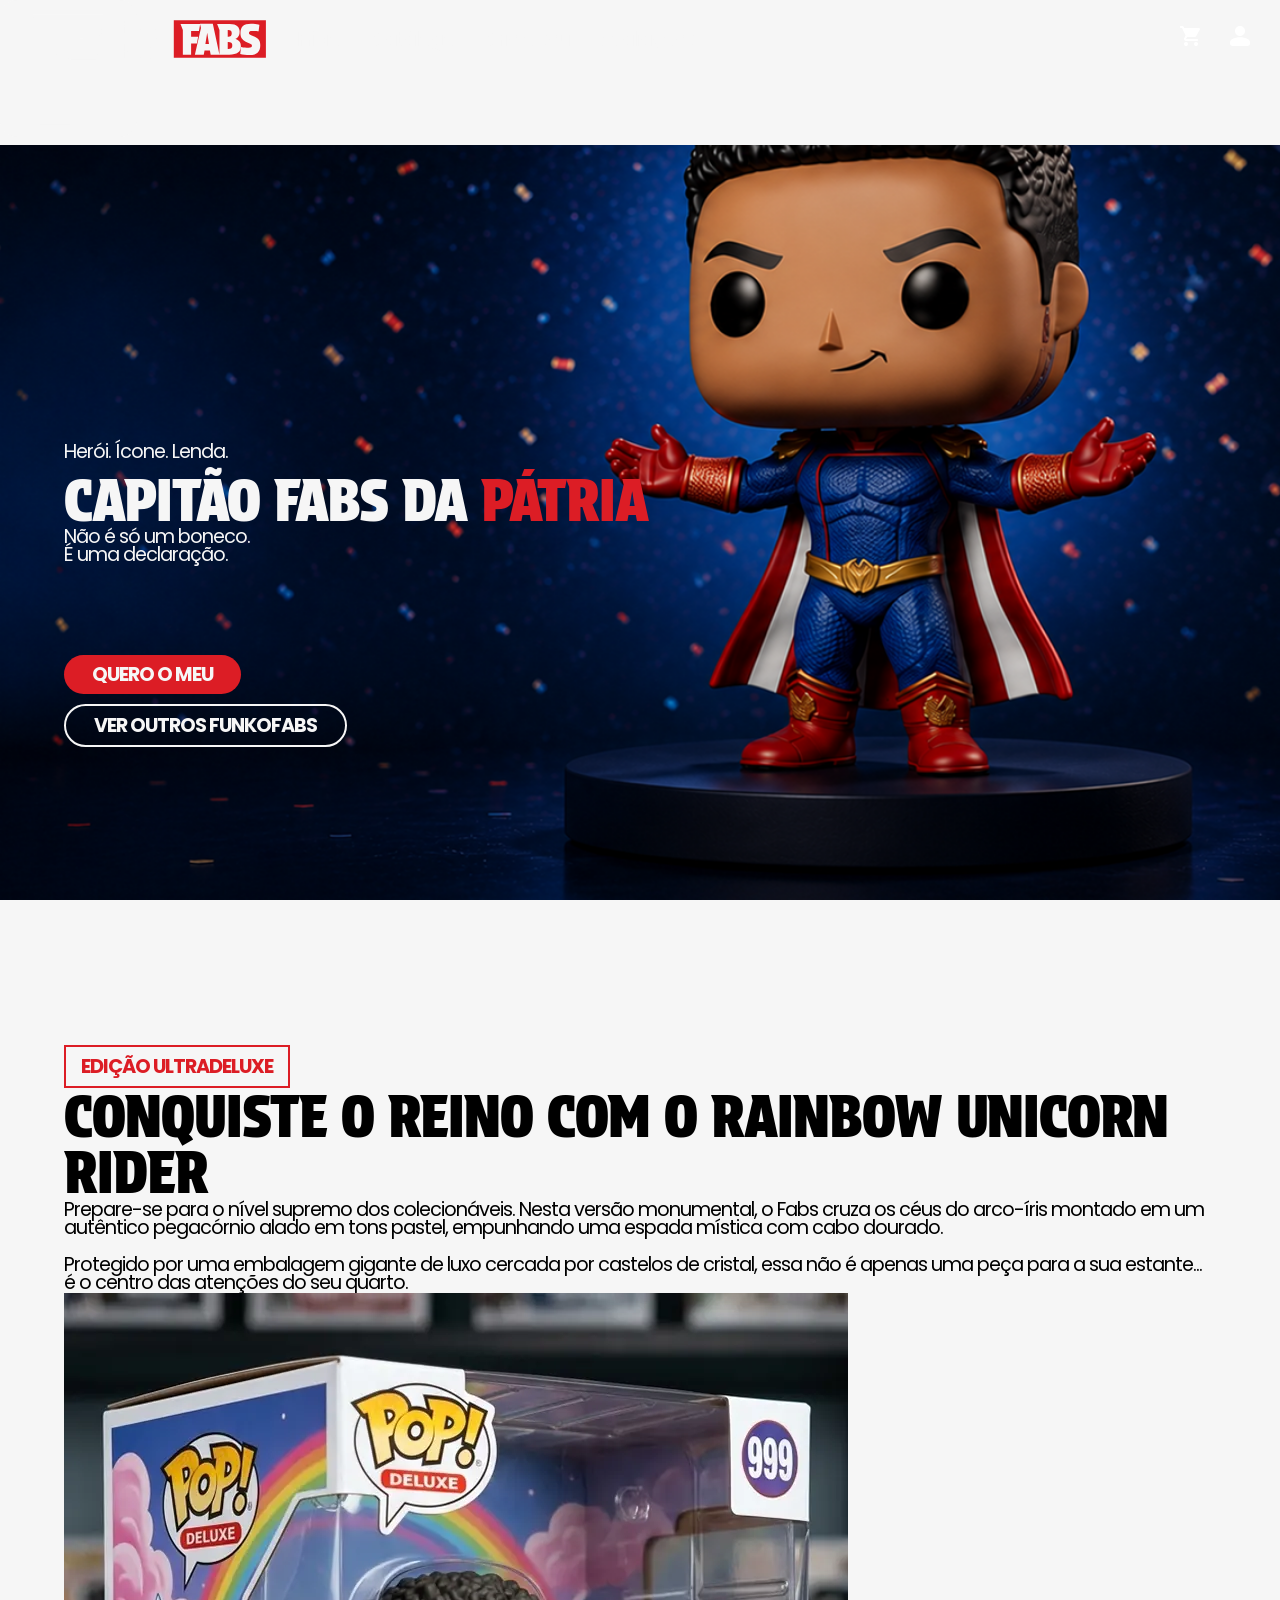
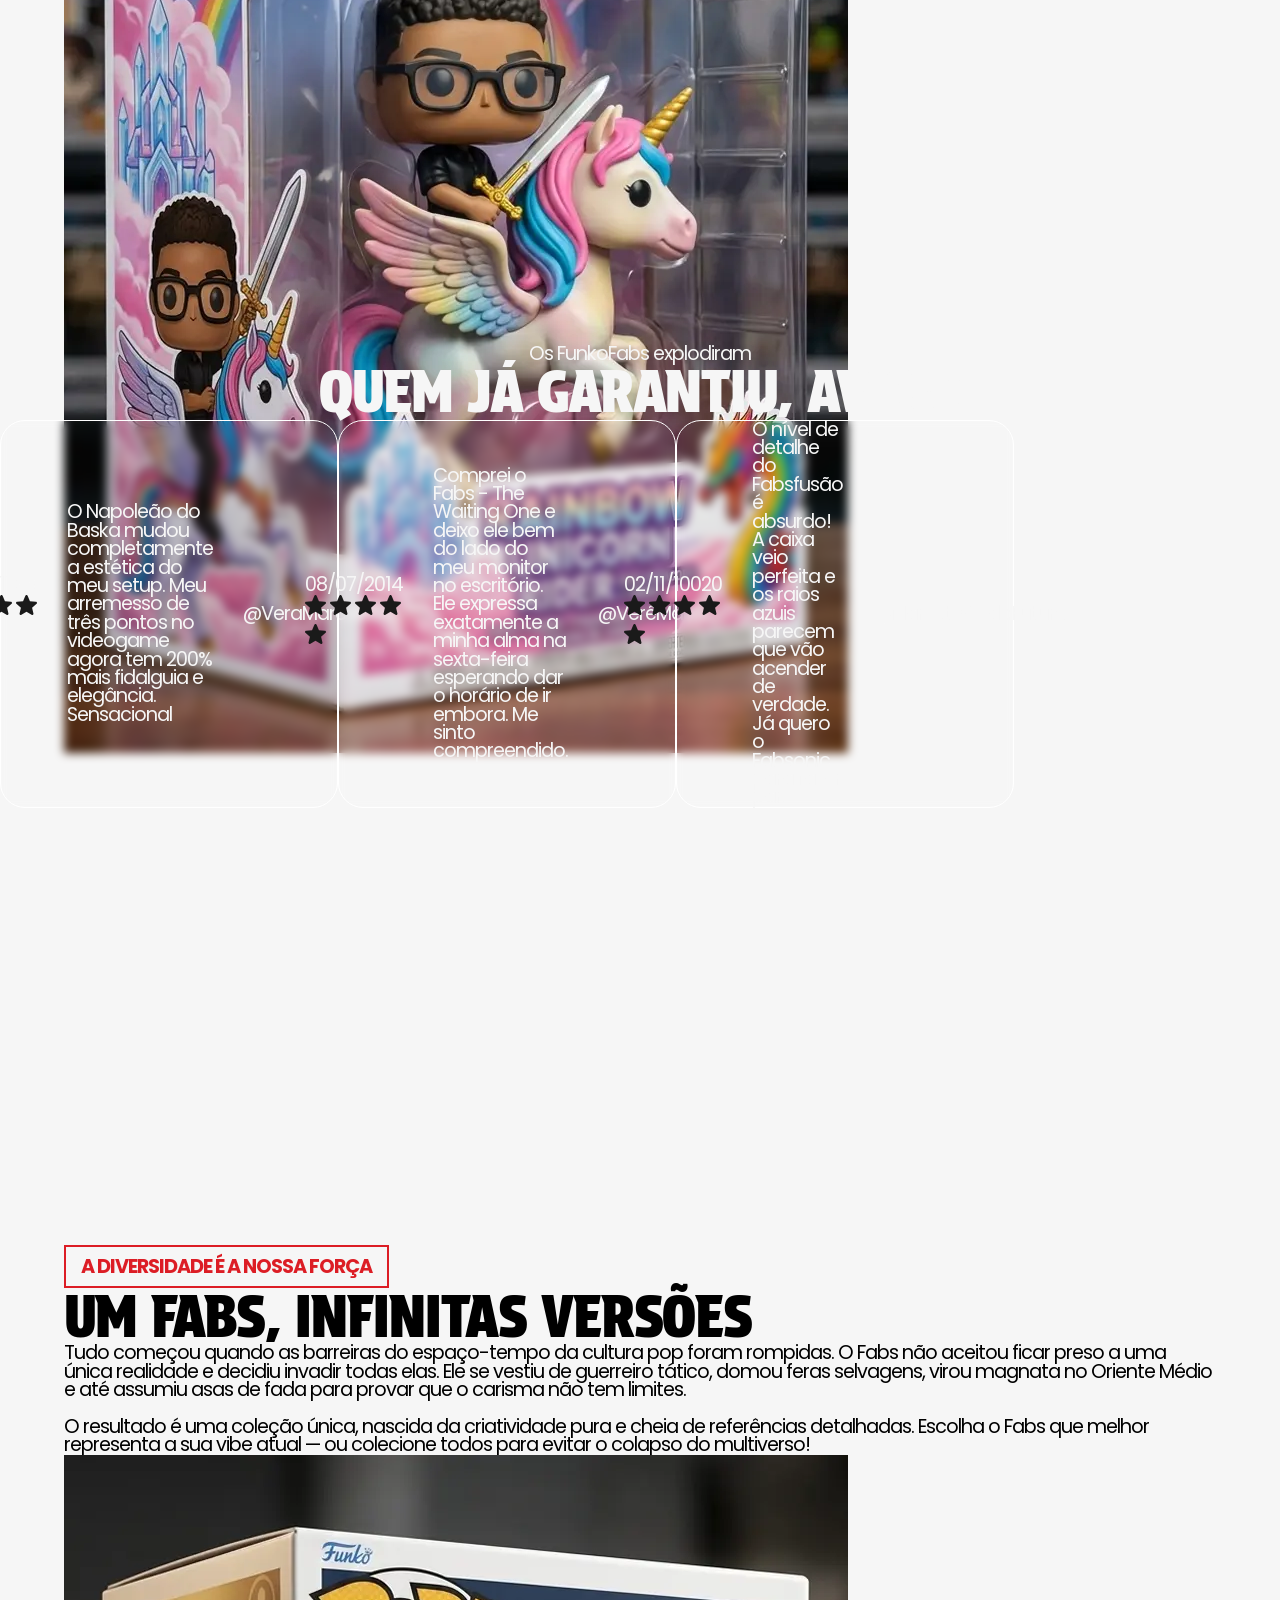
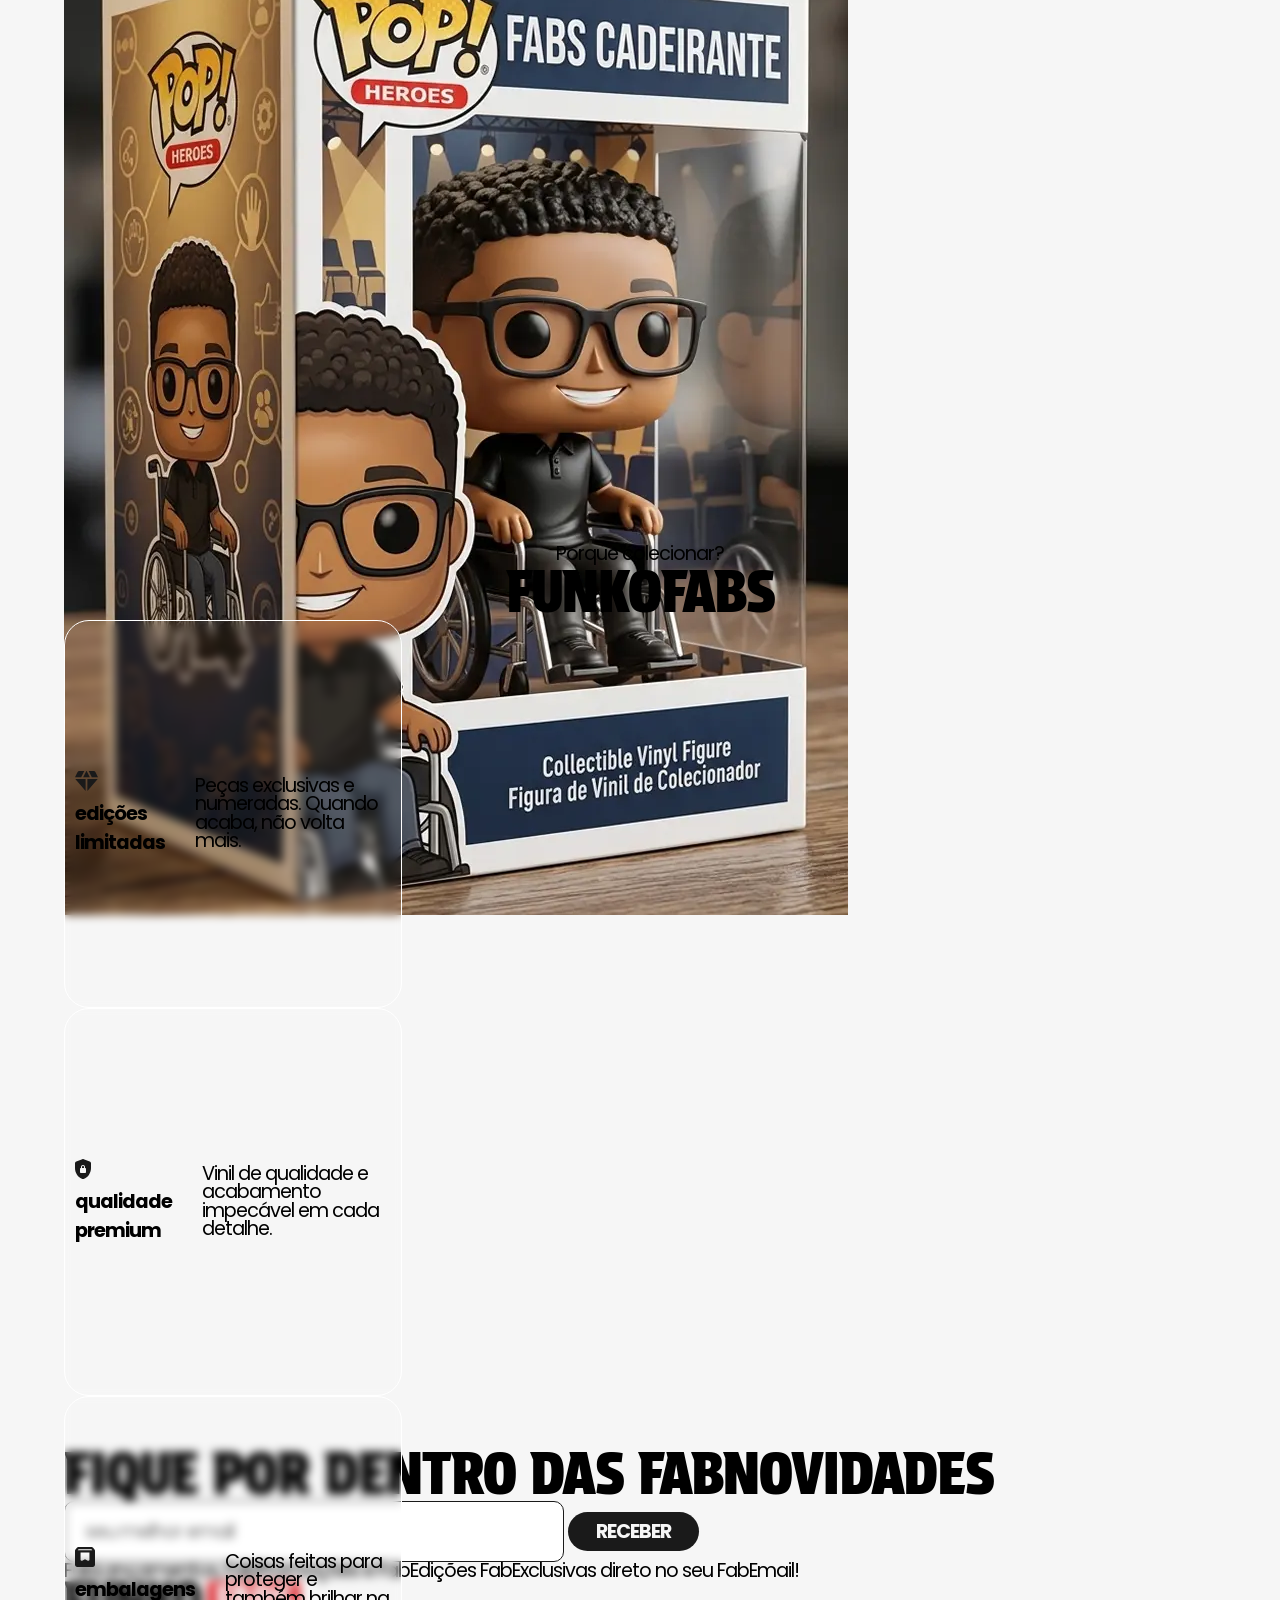
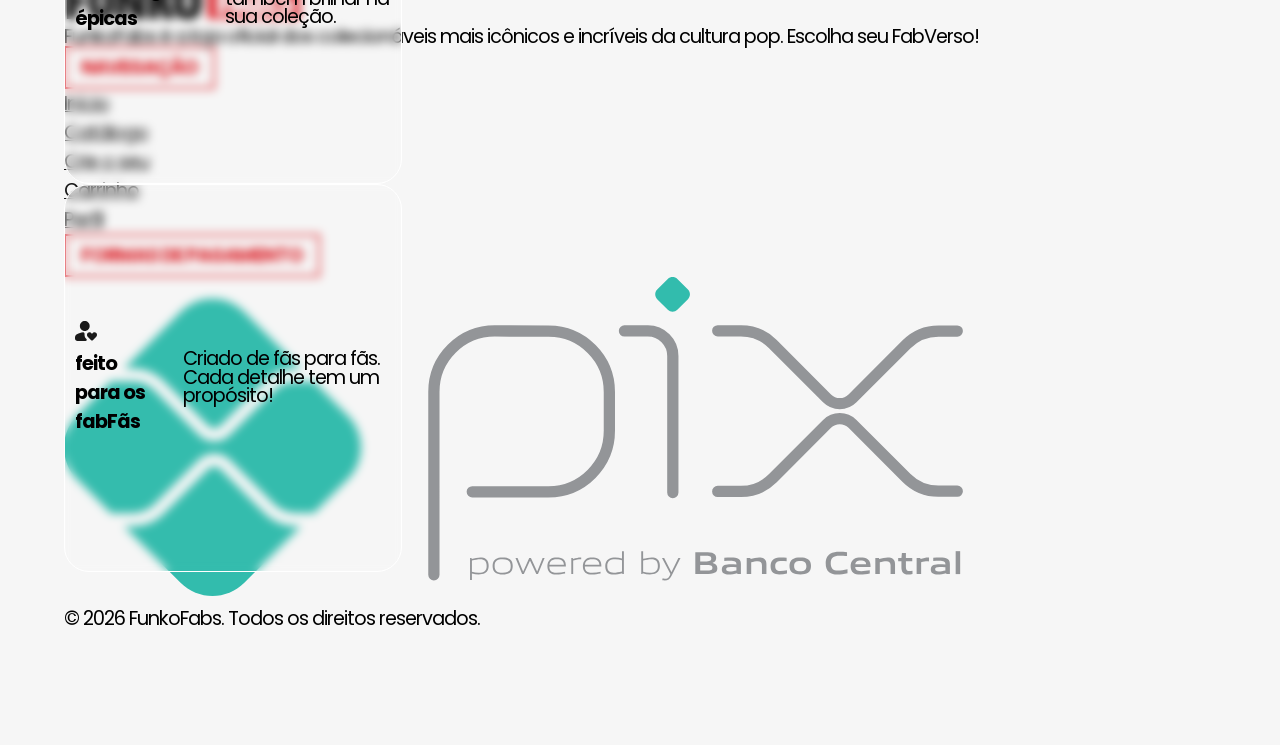
==== index.html @ c82ddb35 "Merge branch 'watanabe' of https://github.com/juwata/FunkoFabs into feat/functions-js" ====
<!DOCTYPE html>
<html lang="pt-br">

<head>
    <meta charset="UTF-8">
    <meta name="viewport" content="width=device-width, initial-scale=1.0">
    <link rel="shortcut icon" href="assets/favicon.svg" type="image/x-icon">
    <link rel="stylesheet" href="styles/style.css">
    <link rel="stylesheet" href="styles/index.css">
    <title>FunkoFabs</title>
</head>

<body>
    <div id="splash">
        <div class="logo-stage">
            <div class="glow"></div>
            <div class="ring"></div>
            <div class="logo-wrap">
                <svg width="137" height="137" viewBox="0 0 137 137" fill="none" xmlns="http://www.w3.org/2000/svg">
                    <path
                        d="M118.974 0C128.929 0 137 8.07071 137 18.0264V118.974C137 128.929 128.929 137 118.974 137H18.0264C8.07071 137 0 128.929 0 118.974V18.0264C0 8.07071 8.07071 0 18.0264 0H118.974ZM32.4473 14.3672L40.8545 35.3076V124.421H70.6611V84.0674H91.4482L96.0342 59.6113H70.6611V38.8232H98.7861L103.371 14.3672H32.4473Z"
                        fill="#F6F6F6" />
                </svg>
            </div>
        </div>
    </div>

    <header class="index">
        <div class="logo">
            <img src="assets/logo-black.svg" id="header-logo" alt="">
            <nav class="pc">
                <ul>
                    <li><a href="#slide1">Início</a></li>
                    <li><a href="pages/catalog.html">Catálogo</a></li>
                    <li><a href="pages/create.html">Crie o seu</a></li>
                    <li><a href="#slide3">Avaliações</a></li>
                </ul>
            </nav>
        </div>
        <div class="pc actions">
            <a href="pages/cart.html"><img src="assets/icons/cart.svg" alt=""></a>
            <a href="pages/perfil.html"><img src="assets/icons/perfil.svg" alt=""></a>
        </div>
        <a href="pages/nav.html" class="mb"><img src="assets/icons/menu.svg" alt=""></a>
    </header>

    <main>
        <section class="slides slide1" id="slide1" data-header="light">
            <div class="container">
                <div class="texts">
                    <p>Herói. Ícone. Lenda.</p>
                    <h1 class="big-title">capitão fabs da <span>pátria</span></h1>
                    <p>Não é só um boneco. <br> É uma declaração.</p>
                </div>
                <div class="buttons">
                    <a href="pages/product.html"><button class="bt-red">quero o meu</button></a>
                    <a href="pages/catalog.html"><button class="bt-out">ver outros funkofabs</button></a>
                </div>
            </div>
        </section>


        <section class="slides slide2">
            <div class="container">
                <h2>edição ultradeluxe</h2>
                <h1>Conquiste o Reino com o Rainbow Unicorn Rider</h1>
                <p>Prepare-se para o nível supremo dos colecionáveis. Nesta versão monumental, o Fabs cruza os céus do
                    arco-íris montado em um autêntico pegacórnio alado em tons pastel, empunhando uma espada mística com cabo dourado.
                    <br><br>
                    Protegido por uma embalagem gigante de luxo cercada por castelos de cristal, essa não é apenas uma
                    peça para a sua estante... é o centro das atenções do seu quarto.
                </p>
            </div>
            <img src="assets/images/FabsRainbow.webp" alt="">
        </section>


        <section class="slides slide3" data-header="light" id="slide3">
            <div class="title">
                <p>Os FunkoFabs explodiram</p>
                <h1>quem já garantiu, avisa!</h1>
            </div>

            <section class="container">
                <div class="cards">
                    <div class="head">
                        <p class="data">30/02/1789</p>
                        <div>
                            <img src="assets/icons/star.svg" alt="">
                            <img src="assets/icons/star.svg" alt="">
                            <img src="assets/icons/star.svg" alt="">
                            <img src="assets/icons/star.svg" alt="">
                            <img src="assets/icons/star.svg" alt="">
                        </div>
                    </div>
                    <p>O Napoleão do Baska mudou completamente a estética do meu setup. Meu arremesso de três pontos no
                        videogame agora tem 200% mais fidalguia e elegância. Sensacional</p>
                    <p>@VeraMarcelinha</p>
                </div>

                <div class="cards">
                    <div class="head">
                        <p class="data">08/07/2014</p>
                        <div>
                            <img src="assets/icons/star.svg" alt="">
                            <img src="assets/icons/star.svg" alt="">
                            <img src="assets/icons/star.svg" alt="">
                            <img src="assets/icons/star.svg" alt="">
                            <img src="assets/icons/star.svg" alt="">
                        </div>
                    </div>
                    <p>Comprei o Fabs - The Waiting One e deixo ele bem do lado do meu monitor no escritório. Ele
                        expressa exatamente a minha alma na sexta-feira esperando dar o horário de ir embora. Me sinto
                        compreendido.</p>
                    <p>@VerêMarôs</p>
                </div>

                <div class="cards">
                    <div class="head">
                        <p class="data">02/11/10020</p>
                        <div>
                            <img src="assets/icons/star.svg" alt="">
                            <img src="assets/icons/star.svg" alt="">
                            <img src="assets/icons/star.svg" alt="">
                            <img src="assets/icons/star.svg" alt="">
                            <img src="assets/icons/star.svg" alt="">
                        </div>
                    </div>
                    <p>O nível de detalhe do Fabsfusão é absurdo! A caixa veio perfeita e os raios azuis parecem que vão
                        acender de verdade. Já quero o Fabsonic para fazer par.</p>
                    <p>@MarostVê_doFuturo</p>
                </div>
            </section>
        </section>


        <section class="slides slide2 slide4">
            <div class="container">
                <h2>a diversidade é a nossa força</h2>
                <h1>Um Fabs, infinitas versões</h1>
                <p>Tudo começou quando as barreiras do espaço-tempo da cultura pop foram rompidas. O Fabs não aceitou
                    ficar preso a uma única realidade e decidiu invadir todas elas. Ele se vestiu de guerreiro tático,
                    domou feras selvagens, virou magnata no Oriente Médio e até assumiu asas de fada para provar que o
                    carisma não tem limites. <br><br> O resultado é uma coleção única, nascida da criatividade pura e
                    cheia de referências detalhadas. Escolha o Fabs que melhor representa a sua vibe atual — ou
                    colecione todos para evitar o colapso do multiverso!</p>
            </div>
            <img src="assets/images/FabsCadeirante.webp" alt="">

        </section>


        <section class="slides slide5" data-header="light">
            <div class="title">
                <p>Porque colecionar?</p>
                <h1>funkofabs</h1>
            </div>

            <div class="cont">
                <div class="cards">
                    <div class="head">
                        <img src="assets/icons/diamond.svg" alt="">
                        <h3>edições limitadas</h3>
                    </div>
                    <p>Peças exclusivas e numeradas. Quando acaba, não volta mais.</p>
                </div>

                <div class="cards">
                    <div class="head">
                        <img src="assets/icons/shield.svg" alt="">
                        <h3>qualidade premium</h3>
                    </div>
                    <p>Vinil de qualidade e acabamento impecável em cada detalhe.</p>
                </div>

                <div class="cards">
                    <div class="head">
                        <img src="assets/icons/box.svg" alt="">
                        <h3>embalagens épicas</h3>
                    </div>
                    <p>Coisas feitas para proteger e também brilhar na sua coleção.</p>
                </div>

                <div class="cards">
                    <div class="head">
                        <img src="assets/icons/fan.svg" alt="">
                        <h3>feito para os fabFãs</h3>
                    </div>
                    <p>Criado de fãs para fãs. Cada detalhe tem um propósito!</p>
                </div>
            </div>
        </section>


        <section class="slides slide6">
            <section class="newsletter">
                <h1 id="newsletter-title">FIQUE POR DENTRO DAS FABNOVIDADES</h1>
                <div class="newsletter-content">
                    <form class="newsletter-form">
                        <input type="email" id="newsletter-email" name="email" placeholder="seu melhor email" required>
                        <button type="submit" class="bt-black">RECEBER</button>
                    </form>
                    <p>FabLançamentos, FabPromoções e FabEdições FabExclusivas direto no seu FabEmail!</p>
                </div>
            </section>

            <footer class="site-footer">
                <div class="footer-content">
                    <div class="footer-about">
                        <a href="#" class="footer-logo" aria-label="Ir para a página inicial"><img
                                src="assets/logo-black.svg"></a>
                        <p>
                            FunkoFabs é a loja oficial dos colecionáveis
                            mais icônicos e incríveis da cultura pop.
                            Escolha seu FabVerso!
                        </p>
                    </div>

                    <nav class="footer-navigation" aria-label="Navegação do rodapé">
                        <h2>Navegação</h2>
                        <ul>
                            <li><a href="#inicio">Início</a></li>
                            <li><a href="#catalogo">Catálogo</a></li>
                            <li><a href="#crie-o-seu">Crie o seu</a></li>
                            <li><a href="#carrinho">Carrinho</a></li>
                            <li><a href="#perfil">Perfil</a></li>
                        </ul>
                    </nav>

                    <address class="footer-payment">
                        <h2>Formas de pagamento</h2>
                        <img src="assets/images/pix.svg">
                    </address>
                </div>

                <small>© 2026 FunkoFabs. Todos os direitos reservados.</small>
            </footer>
        </section>
    </main>

    <script src="scripts/script.js">
        // SplashScreen
        // fazer ela desaparecer
        const splash = document.getElementById('splash');

        splash.addEventListener('animationend', function (e) {
            if (e.animationName === 'splash-fade-out') {
                this.remove();
                document.body.classList.remove('loading');
            }
        });
    </script>

</body>

</html>
---- styles/style.css ----
@import url(https://fonts.googleapis.com/css2?family=Poppins:wght@200;400;600;700&family=Protest+Strike&display=swap);

::-webkit-scrollbar {display: none}
::selection {background: #dc1d2744}

:root {
    --white: #F6F6F6;
    --black: #1A1A1A;
    --pri: #DC1D25;
    --sec: #163CD4;
    --price: #30CA12;
    --total: #FF7700;

    --text: 'Poppins';
    --title: 'Protest Strike'
}

* {
    margin: 0;
    padding: 0;

    font: 18px var(--text);
    letter-spacing: -1px;
    text-decoration: none;
    border: 0;
    box-sizing: border-box;
}

html {
    scroll-behavior: smooth;
}

body {
    background: var(--white);
}

h1 {
    text-transform: uppercase;
    font: 3em var(--title);
    line-height: 97%;
}

h2 {
    text-transform: uppercase;
    font-weight: bold;
    letter-spacing: 13%;
    color: var(--pri);
    border: 2px solid var(--pri);
    width: fit-content;
    padding: 5px 15px;
}

h3 {
    font-weight: bold;
}

p {
    line-height: 95%;
}

a {
    color: var(--black);
    text-decoration: underline;
}



button {
    color: var(--white);
    width: fit-content;
    padding: 5px 28px;
    border-radius: 100px;
    font-weight: bold;
    text-transform: uppercase;
    letter-spacing: -6%;
    cursor: pointer;
}

.bt-red {background: var(--pri)}

.bt-blue{background: var(--sec)}

.bt-black{background: var(--black)}

.bt-out {
    background: none;
    border: 2px solid var(--white);
}

.bt-icon {
    display: flex;
    align-items: center;
    gap: 10px;
}




header {
    position: fixed;
    top: 0;
    left: 0;
    width: 100dvw;
    display: flex;
    align-items: center;
    justify-content: space-between;
    padding: 20px 30px;
    z-index: 1000;
    transition: transform .35s ease;
}

header:not(.index) {
    background: linear-gradient(var(--white) 60%, transparent);
}

header.light nav a {
    color: var(--white);
}

header.light .actions img, header.light .mb img {
    filter: brightness(0) invert(1);
}

header:not(.light) {
    background: linear-gradient(var(--white) 60%, transparent);
}

header .pc {display: none}



.title {text-align: center}


input:not([type="radio"]), select{
    width: 90dvw;
    max-width: 500px;
    border: 1px solid var(--black);
    border-radius: 10px;
    padding: 15px 20px;
    color: #575757;
}

nav > ul > li {
    list-style: none;
}

/* Base para a mensagem de feedback */
.feedback-msg {
    padding: 10px 15px;
    margin-bottom: 15px;
    border-radius: 6px;
    font-size: 0.9rem;
    font-weight: 600;
    text-align: center;
    width: 100%;
    /* Transição suave para quando ela aparecer */
    transition: all 0.3s ease; 
}
/* Estilo para erros (Vermelho) */
.feedback-msg.error {
    background-color: #fee2e2;
    color: #991b1b;
    border: 1px solid #fca5a5;
}
/* Estilo para sucesso (Verde) */
.feedback-msg.success {
    background-color: #dcfce7;
    color: #166534;
    border: 1px solid #86efac;
}

@media (max-width: 767px) {
    header.hide {
        transform: translateY(-120%);
    }
}



@media (min-width: 992px) {
    * {
        font-size: 1.1rem;
    }
    
    header .pc {display: block}
    header .mb {display: none}
    header li {list-style: none}

    header ul, header .logo, header .actions {
        display: flex;
        align-items: center;
        gap: 30px;
    }
}


@view-transition {
    navigation: auto;
}
---- styles/index.css ----
body {
    margin-top: 0;
}

.slides {
    width: 90dvw;
    height: 100dvh;
    margin: 0 auto;
}

#slide1, #slide3 {
    background: url(../assets/images/mb-bg1.png) center center no-repeat fixed;
    background-size: cover;
    width: 100dvw;
    color: var(--white);
}

#slide1 h1 {
    margin-top: 10px;
}

#slide1 .container {
    width: 90dvw;
    margin: 0 auto;
    height: 100dvh;
    display: flex;
    flex-direction: column;
    justify-content: center;
    gap: 10dvh;
}

#slide1 .texts {
    width: 50dvw;
}

#slide1 span {
    text-transform: inherit;
    font: inherit;
    line-height: inherit;
    color: var(--pri);
}

#slide1 .buttons {
    display: flex;
    flex-direction: column;
    gap: 10px;
}



#slide2 {
    margin: 50px auto;
    display: flex;
    flex-wrap: wrap;
    gap: 20px;
    align-items: center;
    height: fit-content;
}

#slide2 img {
    width: 90dvw;
    max-width: 400px;
    height: fit-content;
    margin: 0 auto;
}

#slide2 .container {
    max-width: 500px;
    display: flex;
    flex-direction: column;
    gap: 20px;
    margin: 0 auto;
}




#slide3 {
    background: url(../assets/images/mb-bg2.png) center center no-repeat fixed;
    background-size: cover;
}


#slide3 .container {
    display: flex;
}


.cards {
    display: flex;
    width: 338px;
    height: 388px;
    padding: 10px;
    justify-content: center;
    align-items: center;
    gap: 30px;

    border-radius: 25px;
    border: 0.5px solid #FFF;
    background: rgba(255, 255, 255, 0.01);
    backdrop-filter: blur(5px);
}



/* TABLET */
@media (min-width: 768px) {
    #slide1 {
        background: url(../assets/images/pc-bg1.png) center center no-repeat fixed;
        background-size: cover;
    }

    #slide2 {
        /* margin: 50px 0; */
        height: 70dvh;
        flex-direction: row-reverse;
    }

    #slide3 {
        background: url(../assets/images/pc-bg2.png) center center no-repeat fixed;
        background-size: cover;
    }
}


/* PC */
@media (min-width: 992px) {

}
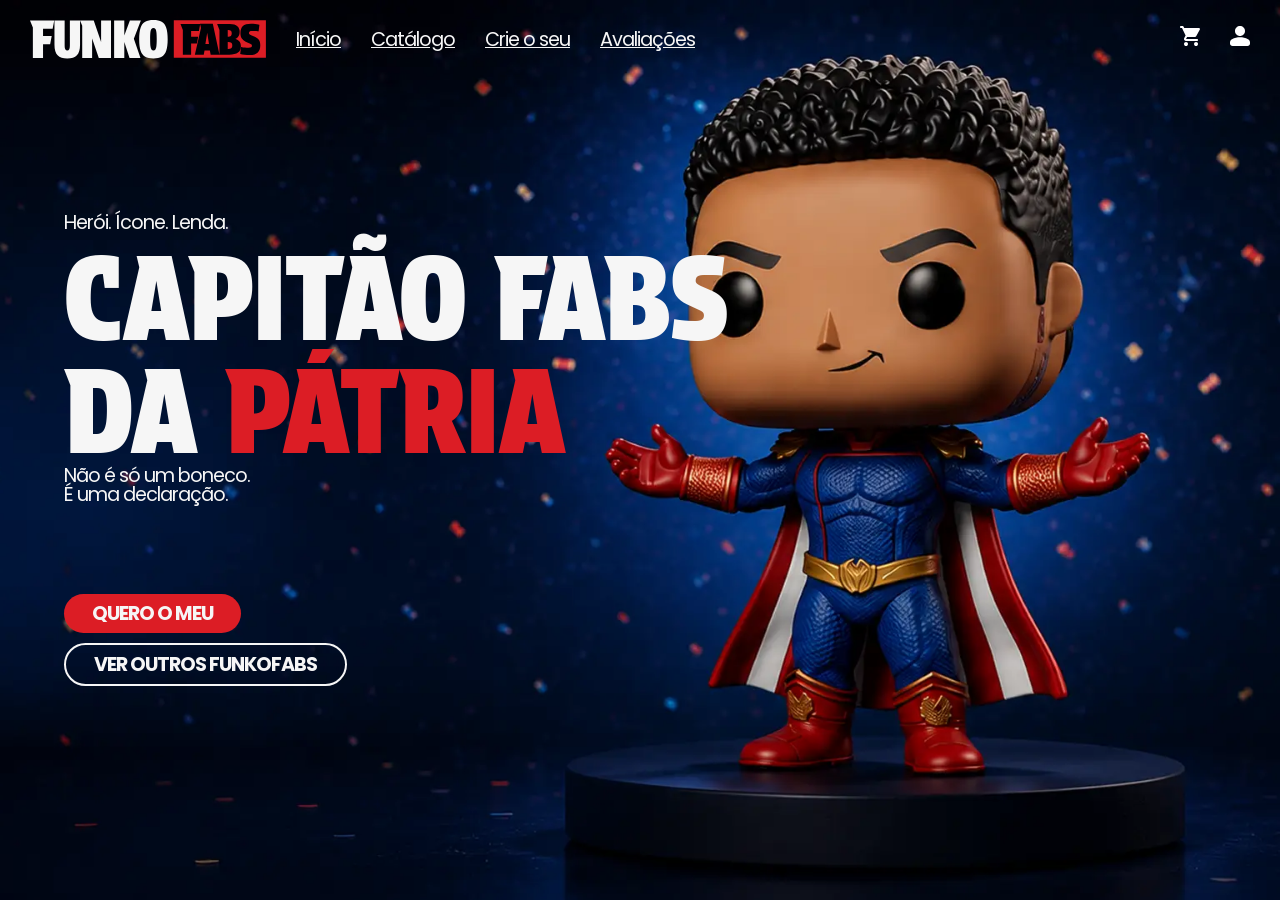
==== commit 07f97f5a: "v1.0" ====
--- a/index.html
+++ b/index.html
@@ -219,11 +219,11 @@
                     <nav class="footer-navigation" aria-label="Navegação do rodapé">
                         <h2>Navegação</h2>
                         <ul>
-                            <li><a href="#inicio">Início</a></li>
-                            <li><a href="#catalogo">Catálogo</a></li>
-                            <li><a href="#crie-o-seu">Crie o seu</a></li>
-                            <li><a href="#carrinho">Carrinho</a></li>
-                            <li><a href="#perfil">Perfil</a></li>
+                            <li><a href="#slide1">Início</a></li>
+                            <li><a href="pages/catalog.html">Catálogo</a></li>
+                            <li><a href="pages/create.html">Crie o seu</a></li>
+                            <li><a href="pages/cart.html">Carrinho</a></li>
+                            <li><a href="pages/perfil.html">Perfil</a></li>
                         </ul>
                     </nav>
 
--- a/styles/style.css
+++ b/styles/style.css
@@ -197,4 +197,20 @@
 
 @view-transition {
     navigation: auto;
+}
+
+/* Loading Spinner */
+.spinner {
+    border: 4px solid rgba(0, 0, 0, 0.1);
+    border-left-color: var(--pri);
+    border-radius: 50%;
+    width: 40px;
+    height: 40px;
+    animation: spin 1s linear infinite;
+    margin: 20px auto;
+}
+
+@keyframes spin {
+    0% { transform: rotate(0deg); }
+    100% { transform: rotate(360deg); }
 }
--- a/styles/index.css
+++ b/styles/index.css
@@ -1,5 +1,9 @@
 body {
     margin-top: 0;
+}
+
+body.loading {
+    overflow: hidden;
 }
 
 .slides {
@@ -8,18 +12,19 @@
     margin: 0 auto;
 }
 
-#slide1, #slide3 {
-    background: url(../assets/images/mb-bg1.png) center center no-repeat fixed;
+.slide1,
+.slide3 {
+    background: url(../assets/images/mb-bg1.webp) center center no-repeat fixed;
     background-size: cover;
     width: 100dvw;
     color: var(--white);
 }
 
-#slide1 h1 {
+.slide1 h1 {
     margin-top: 10px;
 }
 
-#slide1 .container {
+.slide1 .container {
     width: 90dvw;
     margin: 0 auto;
     height: 100dvh;
@@ -29,26 +34,30 @@
     gap: 10dvh;
 }
 
-#slide1 .texts {
+.slide1 .texts {
     width: 50dvw;
 }
 
-#slide1 span {
+.slide1 span {
     text-transform: inherit;
     font: inherit;
     line-height: inherit;
     color: var(--pri);
 }
 
-#slide1 .buttons {
+.slide1 .buttons {
     display: flex;
     flex-direction: column;
     gap: 10px;
 }
 
-
-
-#slide2 {
+.slide1 a {
+    width: fit-content;
+}
+
+
+
+.slide2 {
     margin: 50px auto;
     display: flex;
     flex-wrap: wrap;
@@ -57,14 +66,14 @@
     height: fit-content;
 }
 
-#slide2 img {
+.slide2 img {
     width: 90dvw;
     max-width: 400px;
     height: fit-content;
     margin: 0 auto;
 }
 
-#slide2 .container {
+.slide2 .container {
     max-width: 500px;
     display: flex;
     flex-direction: column;
@@ -74,56 +83,533 @@
 
 
 
-
-#slide3 {
-    background: url(../assets/images/mb-bg2.png) center center no-repeat fixed;
+.slide3 {
+    background: url(../assets/images/mb-bg2.webp) center center no-repeat fixed;
     background-size: cover;
-}
-
-
-#slide3 .container {
-    display: flex;
-}
-
+    height: fit-content;
+    padding: 50px 0;
+}
+
+.slide3 .container {
+    margin: 50px auto 0 auto;
+    width: fit-content;
+    display: flex;
+    flex-wrap: wrap;
+    gap: 20px;
+}
+
+.slide3 .cards {
+    margin: 0 auto;
+    width: 75dvw;
+    height: 300px;
+    max-width: 300px;
+    padding: 30px;
+
+    display: flex;
+    flex-direction: column;
+    justify-content: center;
+    gap: 20px;
+}
 
 .cards {
-    display: flex;
-    width: 338px;
-    height: 388px;
-    padding: 10px;
-    justify-content: center;
-    align-items: center;
-    gap: 30px;
-
     border-radius: 25px;
     border: 0.5px solid #FFF;
     background: rgba(255, 255, 255, 0.01);
     backdrop-filter: blur(5px);
 }
 
-
-
-/* TABLET */
+.head {
+    display: flex;
+    justify-content: space-around;
+}
+
+p.data {
+    color: var(--pri);
+    font-weight: bold;
+}
+
+
+.slide4 h2 {
+    font-size: 15px;
+    letter-spacing: 11%;
+}
+
+
+
+.slide5 {
+    background: url(../assets/images/mb-bg3.webp) center center no-repeat fixed;
+    background-size: cover;
+    width: 100dvw;
+    color: var(--white);
+    padding: 50px 0;
+}
+
+.slide5 .title {
+    margin-bottom: 40px;
+}
+
+h3 {
+    text-transform: capitalize;
+    font-weight: 600;
+}
+
+.slide5 .cards {
+    width: 82dvw;
+    height: 125px;
+    max-width: 380px;
+    margin: 0 auto;
+    padding: 20px;
+    display: flex;
+    flex-direction: column;
+    align-items: center;
+    justify-content: center;
+}
+
+.slide5 .cont {
+    display: flex;
+    flex-wrap: wrap;
+    gap: 20px;
+}
+
+.slide5 .head {
+    justify-content: center;
+    align-items: center;
+    gap: 10px;
+}
+
+
+
+.slide6 {
+    width: 100dvw;
+    padding: 15px;
+    display: flex;
+    flex-direction: column;
+    gap: 35px;
+}
+
+.newsletter {
+    width: 100%;
+    padding: 25px 15px;
+    display: flex;
+    flex-direction: column;
+    gap: 25px;
+    border-radius: 15px;
+    background: var(--pri);
+    color: var(--white);
+}
+
+.newsletter h1 {
+    font-size: 2.8rem;
+    letter-spacing: 0;
+}
+
+.newsletter-content {
+    width: 100%;
+    display: flex;
+    flex-direction: column;
+    gap: 15px;
+}
+
+.newsletter-form {
+    width: 100%;
+    display: flex;
+    flex-direction: column;
+    gap: 10px;
+}
+
+.newsletter-form label {
+    position: absolute;
+    width: 1px;
+    height: 1px;
+    padding: 0;
+    margin: -1px;
+    overflow: hidden;
+    clip: rect(0, 0, 0, 0);
+    white-space: nowrap;
+}
+
+.newsletter-form input {
+    width: 100%;
+    max-width: none;
+    height: 48px;
+    padding: 0 20px;
+    border: 0;
+    border-radius: 8px;
+    color: var(--black);
+    outline: none;
+}
+
+.newsletter-form button {
+    width: 100%;
+    height: 48px;
+    cursor: pointer;
+}
+
+.newsletter-content > p {
+    max-width: 500px;
+    margin: 0 auto;
+    text-align: center;
+    line-height: 120%;
+}
+
+.site-footer {
+    width: 90%;
+    margin: 0 auto;
+    display: flex;
+    flex-direction: column;
+    gap: 40px;
+}
+
+.footer-content {
+    display: flex;
+    flex-direction: column;
+    gap: 35px;
+}
+
+.footer-about {
+    display: flex;
+    flex-direction: column;
+    gap: 15px;
+}
+
+.footer-logo {
+    width: fit-content;
+    display: block;
+}
+
+.footer-logo img {
+    width: 170px;
+    height: auto;
+    display: block;
+}
+
+.footer-about p {
+    max-width: 350px;
+    line-height: 115%;
+}
+
+.footer-navigation h2,
+.footer-payment h2 {
+    width: auto;
+    margin-bottom: 15px;
+    padding: 0;
+    border: 0;
+    color: var(--black);
+    font-weight: 600;
+    text-transform: none;
+    letter-spacing: -1px;
+}
+
+.footer-navigation ul {
+    display: flex;
+    flex-direction: column;
+    gap: 8px;
+}
+
+.footer-navigation li {
+    list-style: none;
+}
+
+.footer-payment {
+    font-style: normal;
+}
+
+.footer-payment img {
+    width: 90px;
+    height: auto;
+    display: block;
+}
+
+.site-footer small {
+    width: 100%;
+    text-align: center;
+    line-height: 120%;
+}
+
+
+
+
+
 @media (min-width: 768px) {
-    #slide1 {
-        background: url(../assets/images/pc-bg1.png) center center no-repeat fixed;
+    main {
+        height: 100vh;
+        overflow-y: auto;
+        scroll-snap-type: y mandatory;
+    }
+
+    .slides {
+        scroll-snap-align: start;
+        position: relative;
+    }
+
+
+    .slide1 {
+        background: url(../assets/images/pc-bg1.webp) center center no-repeat fixed;
         background-size: cover;
     }
 
-    #slide2 {
-        /* margin: 50px 0; */
-        height: 70dvh;
+    .big-title {
+        font-size: 6em;
+        width: 700px;
+    }
+
+    .slide2 {
+        height: 100dvh;
         flex-direction: row-reverse;
     }
 
-    #slide3 {
-        background: url(../assets/images/pc-bg2.png) center center no-repeat fixed;
+    .slide3 {
+        background: url(../assets/images/pc-bg2.webp) center center no-repeat fixed;
         background-size: cover;
-    }
-}
-
-
-/* PC */
-@media (min-width: 992px) {
-
+        height: 100dvh;
+
+        display: flex;
+        flex-direction: column;
+        justify-content: center;
+        gap: 20px;
+    }
+
+    .cards {
+        height: 330px;
+    }
+
+    .slide4 {
+        flex-direction: row;
+    }
+
+    .slide4 h2 {
+        font-size: unset;
+        letter-spacing: 13%;
+    }
+
+    .slide5 {
+        background: url(../assets/images/pc-bg3.webp) center center no-repeat fixed;
+        background-size: cover;
+        display: flex;
+        flex-direction: column;
+        justify-content: center;
+    }
+
+    .slide5 .cont {
+        width: 840px;
+        margin: 0 auto;
+        gap: 50px;
+    }
+
+    .slide5 .cards {
+        padding: 20px 40px;
+    }
+
+
+    .slide6 {
+        height: 100dvh;
+        padding: 35px 40px;
+        justify-content: center;
+        gap: 70px;
+    }
+
+    .newsletter {
+        max-width: 1500px; min-height: 120px;
+        margin: 50px auto 0 auto;
+        padding: 25px 50px;
+        flex-direction: row;
+        align-items: center;
+        justify-content: space-between;
+        gap: 50px;
+    }
+
+    .newsletter h1 {
+        width: 400px;
+        flex-shrink: 0;
+        font-size: 4rem;
+    }
+
+    .newsletter-content {
+        max-width: 600px;
+        align-items: flex-end;
+        gap: 12px;
+    }
+
+    .newsletter-form {
+        flex-direction: row;
+        align-items: center;
+    }
+
+    .newsletter-form input {
+        flex: 1;
+    }
+
+    .newsletter-form button {
+        width: fit-content;
+        min-width: 110px;
+    }
+
+    .newsletter-content > p {
+        max-width: none;
+        margin: 0;
+        text-align: right;
+    }
+
+    .site-footer {
+        width: 90%;
+        max-width: 1500px;
+        gap: 45px;
+    }
+
+    .footer-content {
+        display: grid;
+        grid-template-columns: 1.5fr 0.7fr 0.8fr;
+        align-items: start;
+        gap: 70px;
+    }
+}
+
+
+
+/* SPLASH SCREEN */
+#splash {
+    position: fixed;
+    inset: 0;
+    display: flex;
+    align-items: center;
+    justify-content: center;
+    background: radial-gradient(circle at 50% 45%, #161618 0%, #0c0c0d 70%);
+    z-index: 9999;
+    animation: splash-fade-out 0.9s ease 2.5s forwards;
+}
+
+.logo-wrap, .glow, .ring {
+    will-change: transform, opacity;
+}
+
+.logo-wrap, .glow, .ring {
+    transform: translateZ(0);
+    backface-visibility: hidden;
+}
+
+.logo-stage {
+    position: relative;
+    width: 137px; height: 137px;
+    display: flex;
+    align-items: center;
+    justify-content: center;
+}
+
+.glow {
+    position: absolute;
+    inset: -40px;
+    border-radius: 50%;
+    background: radial-gradient(circle, rgba(246, 246, 246, 0.35) 0%, rgba(246, 246, 246, 0) 70%);
+    opacity: 0;
+    animation: glow-pulse 1.9s cubic-bezier(.33, 0, .2, 1) 0.15s forwards;
+    box-shadow: 0 0 40px rgba(246, 246, 246, .4);
+}
+
+.ring {
+    position: absolute;
+    inset: 0;
+    border-radius: 22%;
+    border: 1px solid rgba(246, 246, 246, 0.5);
+    opacity: 0;
+    transform: scale(0.8);
+    animation: ring-pop 0.9s cubic-bezier(.16, 1, .3, 1) 1.75s forwards;
+}
+
+.logo-wrap {
+    position: relative;
+    width: 100px; height: 100px;
+    opacity: 0;
+    transform: scale(0.6);
+    animation: logo-appear 0.6s cubic-bezier(.2, .7, .3, 1) forwards,
+        logo-spin 1.6s cubic-bezier(.68, 0, .86, 0) 0.55s forwards,
+        logo-settle 0.5s cubic-bezier(.34, 1.56, .64, 1) 2.15s forwards;
+}
+
+.logo-wrap svg {
+    width: 100%; height: 100%;
+    display: block;
+}
+
+@keyframes logo-appear {
+    from {
+        opacity: 0;
+        transform: scale(0.6);
+    }
+
+    to {
+        opacity: 1;
+        transform: scale(1);
+    }
+}
+
+@keyframes logo-spin {
+    0% {
+        transform: scale(1) rotate(0deg);
+        filter: blur(0px);
+    }
+
+    60% {
+        transform: scale(1) rotate(140deg);
+        filter: blur(0px);
+    }
+
+    85% {
+        transform: scale(1) rotate(300deg);
+        opacity: .95;
+    }
+
+    100% {
+        transform: scale(1) rotate(360deg);
+        filter: blur(0px);
+    }
+}
+
+@keyframes logo-settle {
+    0% {
+        transform: scale(1) rotate(360deg);
+    }
+
+    50% {
+        transform: scale(1.08) rotate(360deg);
+    }
+
+    100% {
+        transform: scale(1) rotate(360deg);
+    }
+}
+
+@keyframes glow-pulse {
+    0% {
+        opacity: 0;
+        transform: scale(0.7);
+    }
+
+    55% {
+        opacity: 0.5;
+        transform: scale(0.95);
+    }
+
+    100% {
+        opacity: 0.85;
+        transform: scale(1.15);
+    }
+}
+
+@keyframes ring-pop {
+    0% {
+        opacity: 0.9;
+        transform: scale(0.85);
+    }
+
+    100% {
+        opacity: 0;
+        transform: scale(1.6);
+    }
+}
+
+@keyframes splash-fade-out {
+    to {
+        opacity: 0;
+        visibility: hidden;
+    }
 }
